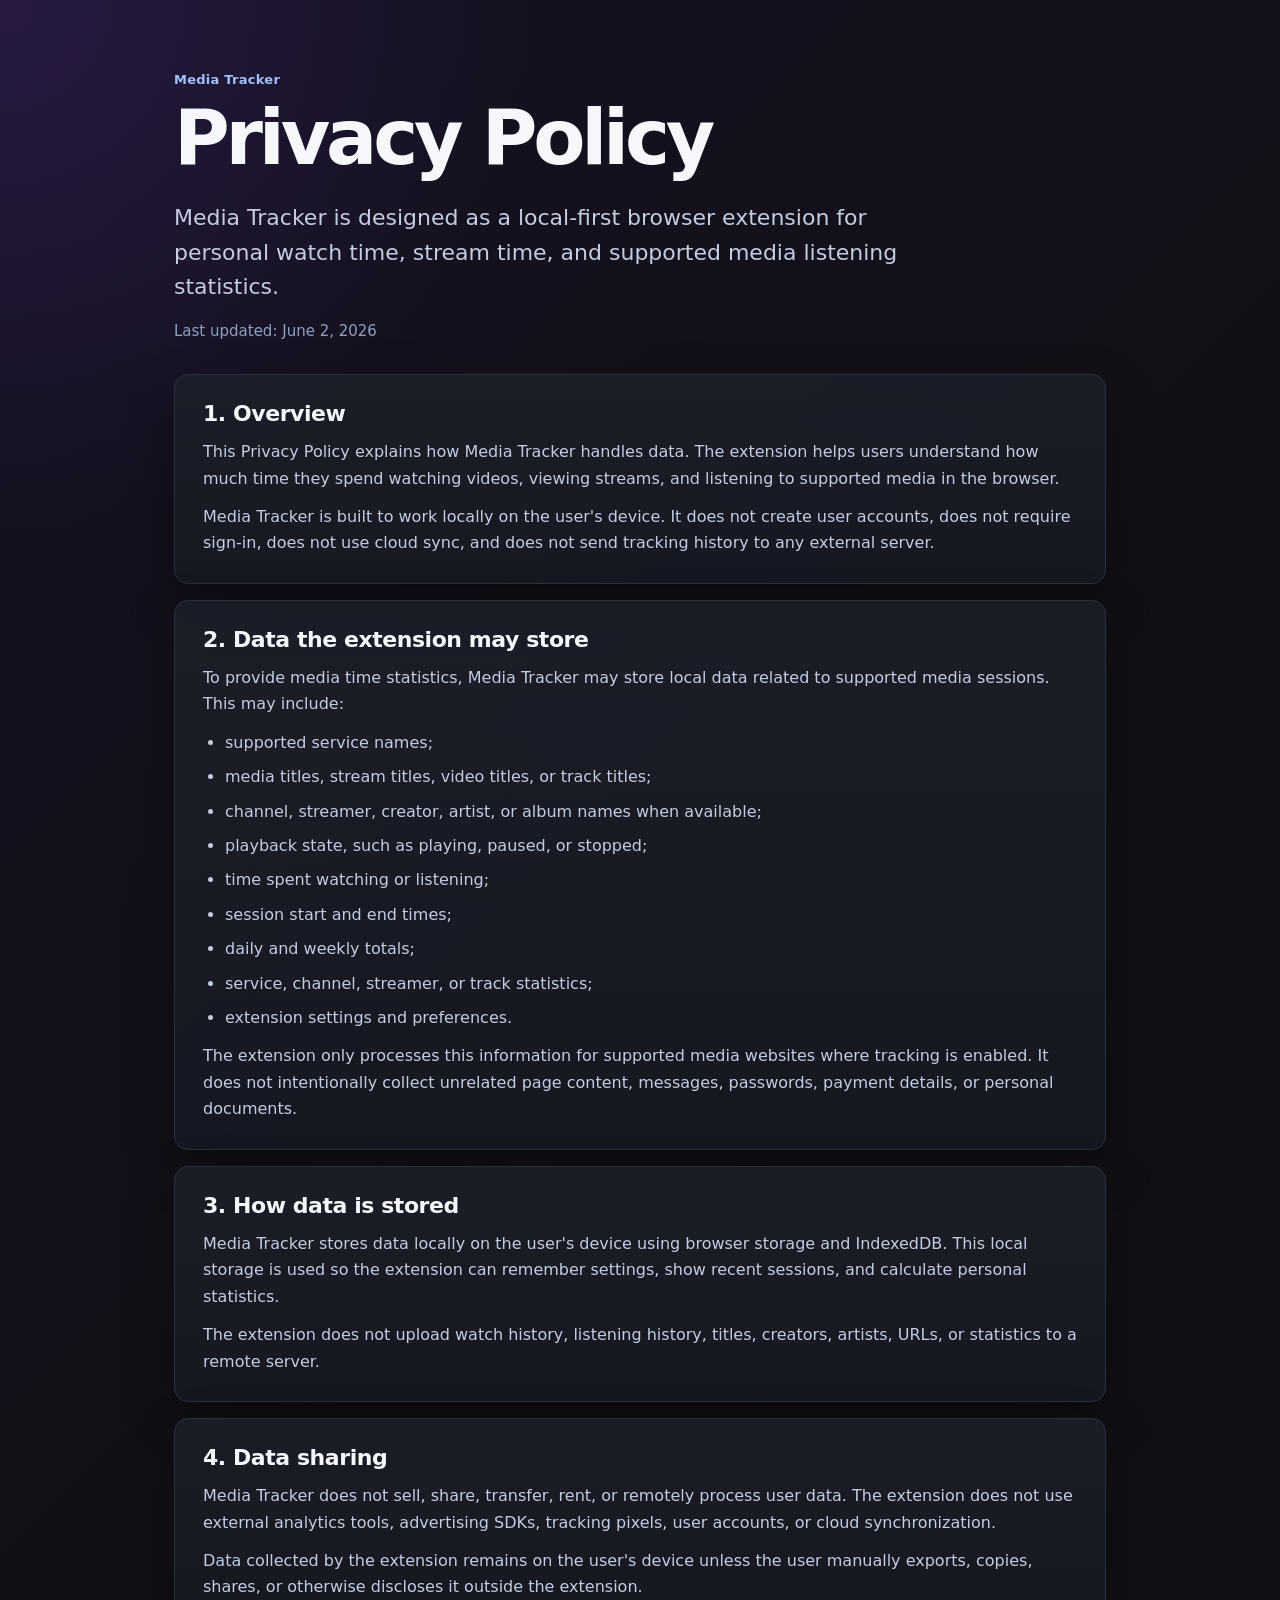
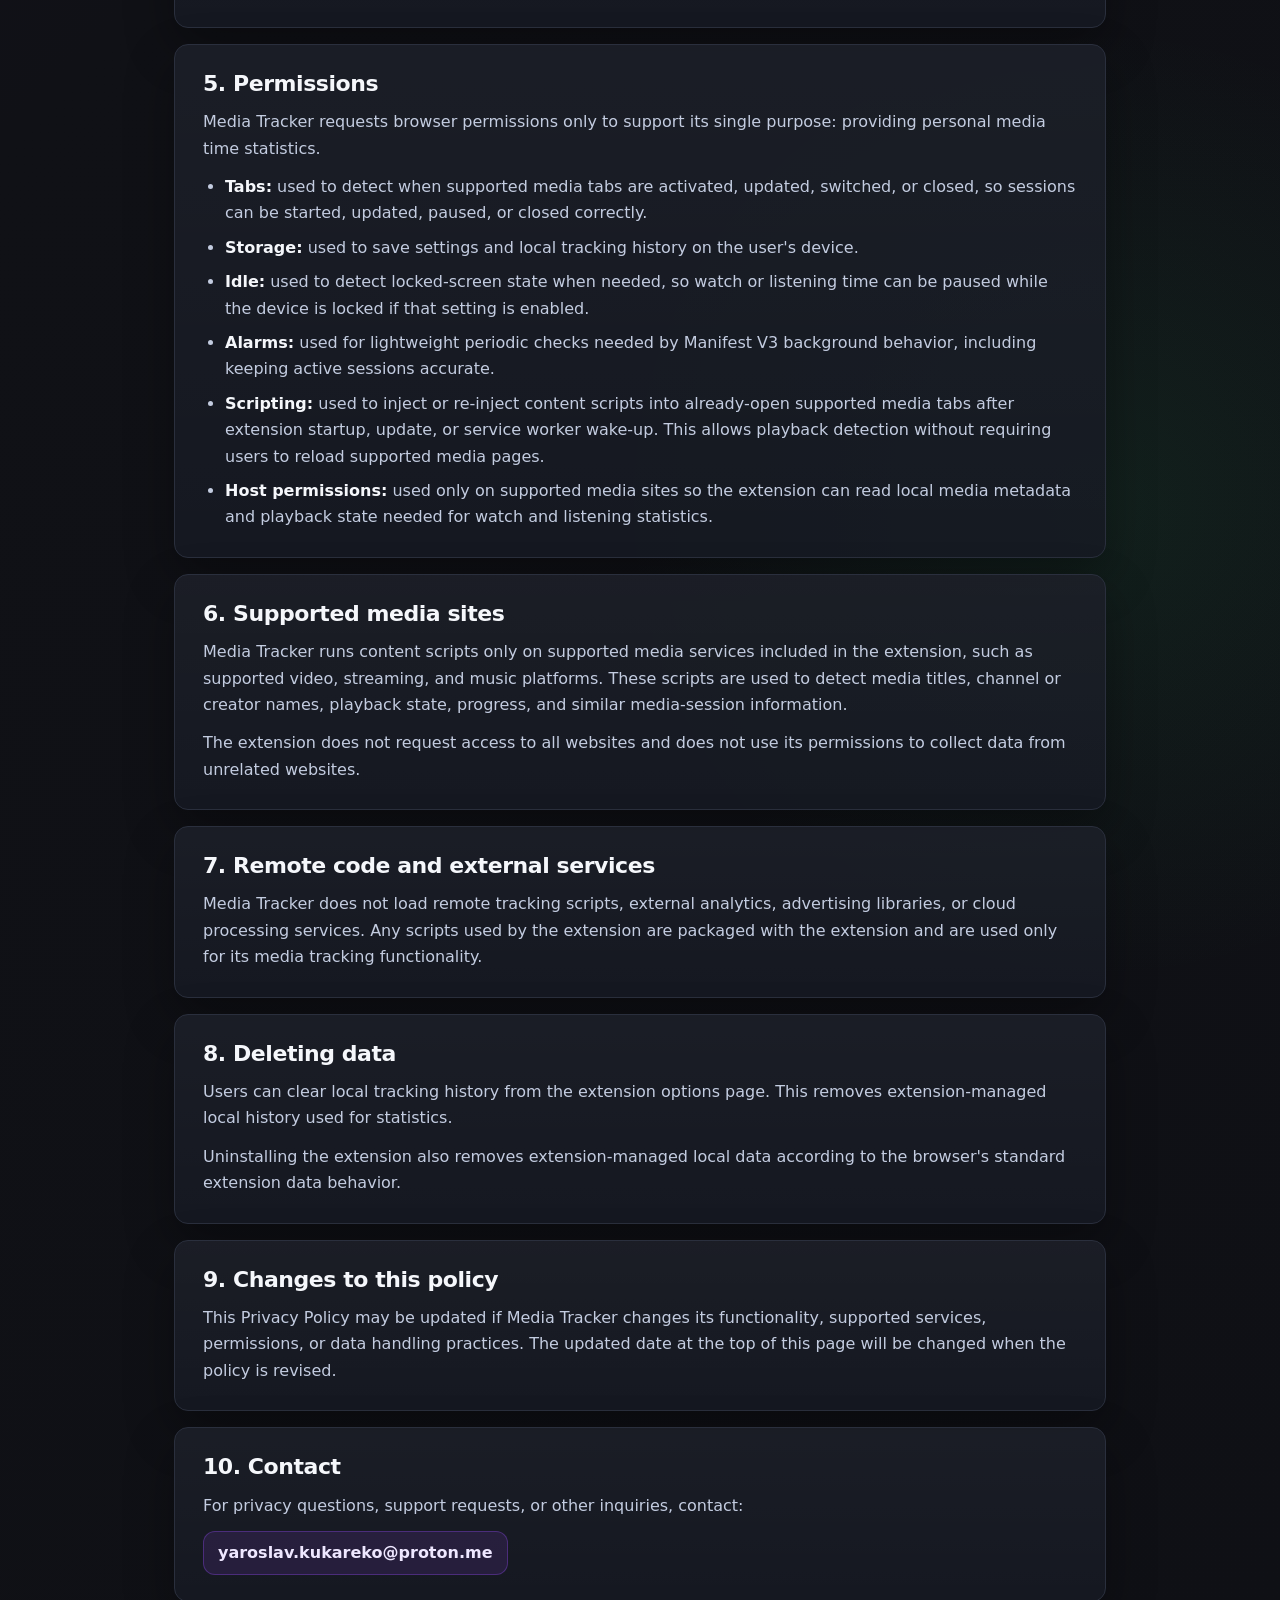
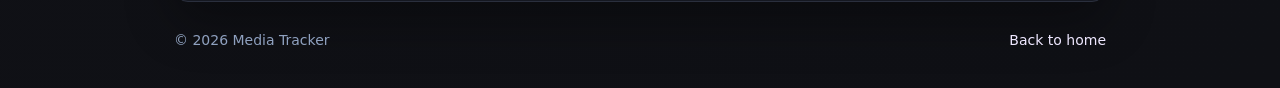
==== privacy.html @ 18a37ac7 "Add files via upload" ====
<!doctype html>
<html lang="en">
<head>
  <meta charset="utf-8" />
  <meta name="viewport" content="width=device-width, initial-scale=1" />
  <title>Privacy Policy — Media Tracker</title>
  <meta name="description" content="Privacy Policy for Media Tracker, a browser extension for local watch time and media statistics." />
  <link rel="stylesheet" href="./styles.css" />
  <link rel="icon" href="./favicon.svg" type="image/svg+xml" />
</head>
<body>
  <main class="page">
    <header class="hero">
      <p class="eyebrow">Media Tracker</p>
      <h1>Privacy Policy</h1>
      <p class="lead">
        Media Tracker is designed as a local-first browser extension for personal
        watch time, stream time, and supported media listening statistics.
      </p>
      <p class="updated">Last updated: June 2, 2026</p>
    </header>

    <section class="policy-card">
      <h2>1. Overview</h2>
      <p>
        This Privacy Policy explains how Media Tracker handles data. The extension
        helps users understand how much time they spend watching videos, viewing
        streams, and listening to supported media in the browser.
      </p>
      <p>
        Media Tracker is built to work locally on the user's device. It does not
        create user accounts, does not require sign-in, does not use cloud sync,
        and does not send tracking history to any external server.
      </p>
    </section>

    <section class="policy-card">
      <h2>2. Data the extension may store</h2>
      <p>
        To provide media time statistics, Media Tracker may store local data related
        to supported media sessions. This may include:
      </p>
      <ul>
        <li>supported service names;</li>
        <li>media titles, stream titles, video titles, or track titles;</li>
        <li>channel, streamer, creator, artist, or album names when available;</li>
        <li>playback state, such as playing, paused, or stopped;</li>
        <li>time spent watching or listening;</li>
        <li>session start and end times;</li>
        <li>daily and weekly totals;</li>
        <li>service, channel, streamer, or track statistics;</li>
        <li>extension settings and preferences.</li>
      </ul>
      <p>
        The extension only processes this information for supported media websites
        where tracking is enabled. It does not intentionally collect unrelated page
        content, messages, passwords, payment details, or personal documents.
      </p>
    </section>

    <section class="policy-card">
      <h2>3. How data is stored</h2>
      <p>
        Media Tracker stores data locally on the user's device using browser storage
        and IndexedDB. This local storage is used so the extension can remember
        settings, show recent sessions, and calculate personal statistics.
      </p>
      <p>
        The extension does not upload watch history, listening history, titles,
        creators, artists, URLs, or statistics to a remote server.
      </p>
    </section>

    <section class="policy-card">
      <h2>4. Data sharing</h2>
      <p>
        Media Tracker does not sell, share, transfer, rent, or remotely process user
        data. The extension does not use external analytics tools, advertising SDKs,
        tracking pixels, user accounts, or cloud synchronization.
      </p>
      <p>
        Data collected by the extension remains on the user's device unless the user
        manually exports, copies, shares, or otherwise discloses it outside the
        extension.
      </p>
    </section>

    <section class="policy-card">
      <h2>5. Permissions</h2>
      <p>
        Media Tracker requests browser permissions only to support its single
        purpose: providing personal media time statistics.
      </p>
      <ul>
        <li>
          <strong>Tabs:</strong> used to detect when supported media tabs are
          activated, updated, switched, or closed, so sessions can be started,
          updated, paused, or closed correctly.
        </li>
        <li>
          <strong>Storage:</strong> used to save settings and local tracking history
          on the user's device.
        </li>
        <li>
          <strong>Idle:</strong> used to detect locked-screen state when needed, so
          watch or listening time can be paused while the device is locked if that
          setting is enabled.
        </li>
        <li>
          <strong>Alarms:</strong> used for lightweight periodic checks needed by
          Manifest V3 background behavior, including keeping active sessions accurate.
        </li>
        <li>
          <strong>Scripting:</strong> used to inject or re-inject content scripts
          into already-open supported media tabs after extension startup, update, or
          service worker wake-up. This allows playback detection without requiring
          users to reload supported media pages.
        </li>
        <li>
          <strong>Host permissions:</strong> used only on supported media sites so
          the extension can read local media metadata and playback state needed for
          watch and listening statistics.
        </li>
      </ul>
    </section>

    <section class="policy-card">
      <h2>6. Supported media sites</h2>
      <p>
        Media Tracker runs content scripts only on supported media services included
        in the extension, such as supported video, streaming, and music platforms.
        These scripts are used to detect media titles, channel or creator names,
        playback state, progress, and similar media-session information.
      </p>
      <p>
        The extension does not request access to all websites and does not use its
        permissions to collect data from unrelated websites.
      </p>
    </section>

    <section class="policy-card">
      <h2>7. Remote code and external services</h2>
      <p>
        Media Tracker does not load remote tracking scripts, external analytics,
        advertising libraries, or cloud processing services. Any scripts used by the
        extension are packaged with the extension and are used only for its media
        tracking functionality.
      </p>
    </section>

    <section class="policy-card">
      <h2>8. Deleting data</h2>
      <p>
        Users can clear local tracking history from the extension options page. This
        removes extension-managed local history used for statistics.
      </p>
      <p>
        Uninstalling the extension also removes extension-managed local data according
        to the browser's standard extension data behavior.
      </p>
    </section>

    <section class="policy-card">
      <h2>9. Changes to this policy</h2>
      <p>
        This Privacy Policy may be updated if Media Tracker changes its functionality,
        supported services, permissions, or data handling practices. The updated date
        at the top of this page will be changed when the policy is revised.
      </p>
    </section>

    <section class="policy-card">
      <h2>10. Contact</h2>
      <p>
        For privacy questions, support requests, or other inquiries, contact:
      </p>
      <p>
        <a class="email-link" href="mailto:yaroslav.kukareko@proton.me">
          yaroslav.kukareko@proton.me
        </a>
      </p>
    </section>

    <footer class="footer">
      <span>© <span id="year"></span> Media Tracker</span>
      <a href="./index.html">Back to home</a>
    </footer>
  </main>

  <script>
    document.getElementById("year").textContent = new Date().getFullYear();
  </script>
</body>
</html>
---- styles.css ----
:root {
  --bg: #101116;
  --card: rgba(23, 26, 35, 0.86);
  --card-border: #2a2f3d;
  --text: #f5f7fb;
  --muted: #c3cce0;
  --muted-2: #8fa1bf;
  --purple: #9a4dff;
  --purple-2: #7237ff;
  --green: #31dc73;
  --blue: #9fc1ff;
  --shadow: rgba(0, 0, 0, 0.32);
}

* {
  box-sizing: border-box;
}

html {
  scroll-behavior: smooth;
}

body {
  margin: 0;
  min-height: 100vh;
  font-family:
    Inter, ui-sans-serif, system-ui, -apple-system, BlinkMacSystemFont,
    "Segoe UI", Roboto, Arial, sans-serif;
  color: var(--text);
  background:
    radial-gradient(circle at 0% 0%, rgba(154, 77, 255, 0.14), transparent 34rem),
    radial-gradient(circle at 86% 64%, rgba(49, 220, 115, 0.08), transparent 30rem),
    linear-gradient(135deg, #151123 0%, var(--bg) 38%, #0f1015 100%);
}

a {
  color: #eee7ff;
}

.page {
  width: min(100%, 980px);
  margin: 0 auto;
  padding: 72px 24px 40px;
}

.hero {
  max-width: 760px;
  margin-bottom: 34px;
}

.eyebrow {
  margin: 0 0 14px;
  color: var(--blue);
  font-size: 13px;
  font-weight: 800;
  letter-spacing: 0.02em;
}

h1 {
  margin: 0;
  max-width: 720px;
  font-size: clamp(44px, 7vw, 76px);
  line-height: 0.98;
  letter-spacing: -0.055em;
}

.lead {
  max-width: 760px;
  margin: 26px 0 0;
  color: var(--muted);
  font-size: clamp(18px, 2vw, 22px);
  line-height: 1.55;
}

.updated {
  margin: 18px 0 0;
  color: var(--muted-2);
  font-size: 15px;
}

.policy-card {
  border: 1px solid var(--card-border);
  border-radius: 14px;
  background:
    linear-gradient(180deg, rgba(255, 255, 255, 0.025), rgba(255, 255, 255, 0)),
    var(--card);
  box-shadow: 0 20px 50px var(--shadow);
  padding: 26px 28px;
  margin-bottom: 16px;
}

.policy-card h2 {
  margin: 0 0 12px;
  font-size: 22px;
  line-height: 1.2;
  letter-spacing: -0.02em;
}

.policy-card p,
.policy-card li {
  color: var(--muted);
  font-size: 16px;
  line-height: 1.65;
}

.policy-card p {
  margin: 12px 0 0;
}

.policy-card ul {
  margin: 12px 0 0;
  padding-left: 22px;
}

.policy-card li + li {
  margin-top: 8px;
}

strong {
  color: var(--text);
}

.email-link {
  display: inline-flex;
  align-items: center;
  min-height: 44px;
  padding: 0 14px;
  border-radius: 12px;
  background: rgba(154, 77, 255, 0.12);
  border: 1px solid rgba(154, 77, 255, 0.32);
  color: #eee7ff;
  font-weight: 800;
  text-decoration: none;
}

.email-link:hover {
  text-decoration: underline;
}

.footer {
  display: flex;
  justify-content: space-between;
  gap: 18px;
  margin-top: 30px;
  color: var(--muted-2);
  font-size: 14px;
}

.footer a {
  color: #eee7ff;
  text-decoration: none;
}

.footer a:hover {
  text-decoration: underline;
}

@media (max-width: 720px) {
  .page {
    padding-top: 42px;
  }

  .policy-card {
    padding: 22px;
  }

  .footer {
    flex-direction: column;
  }
}
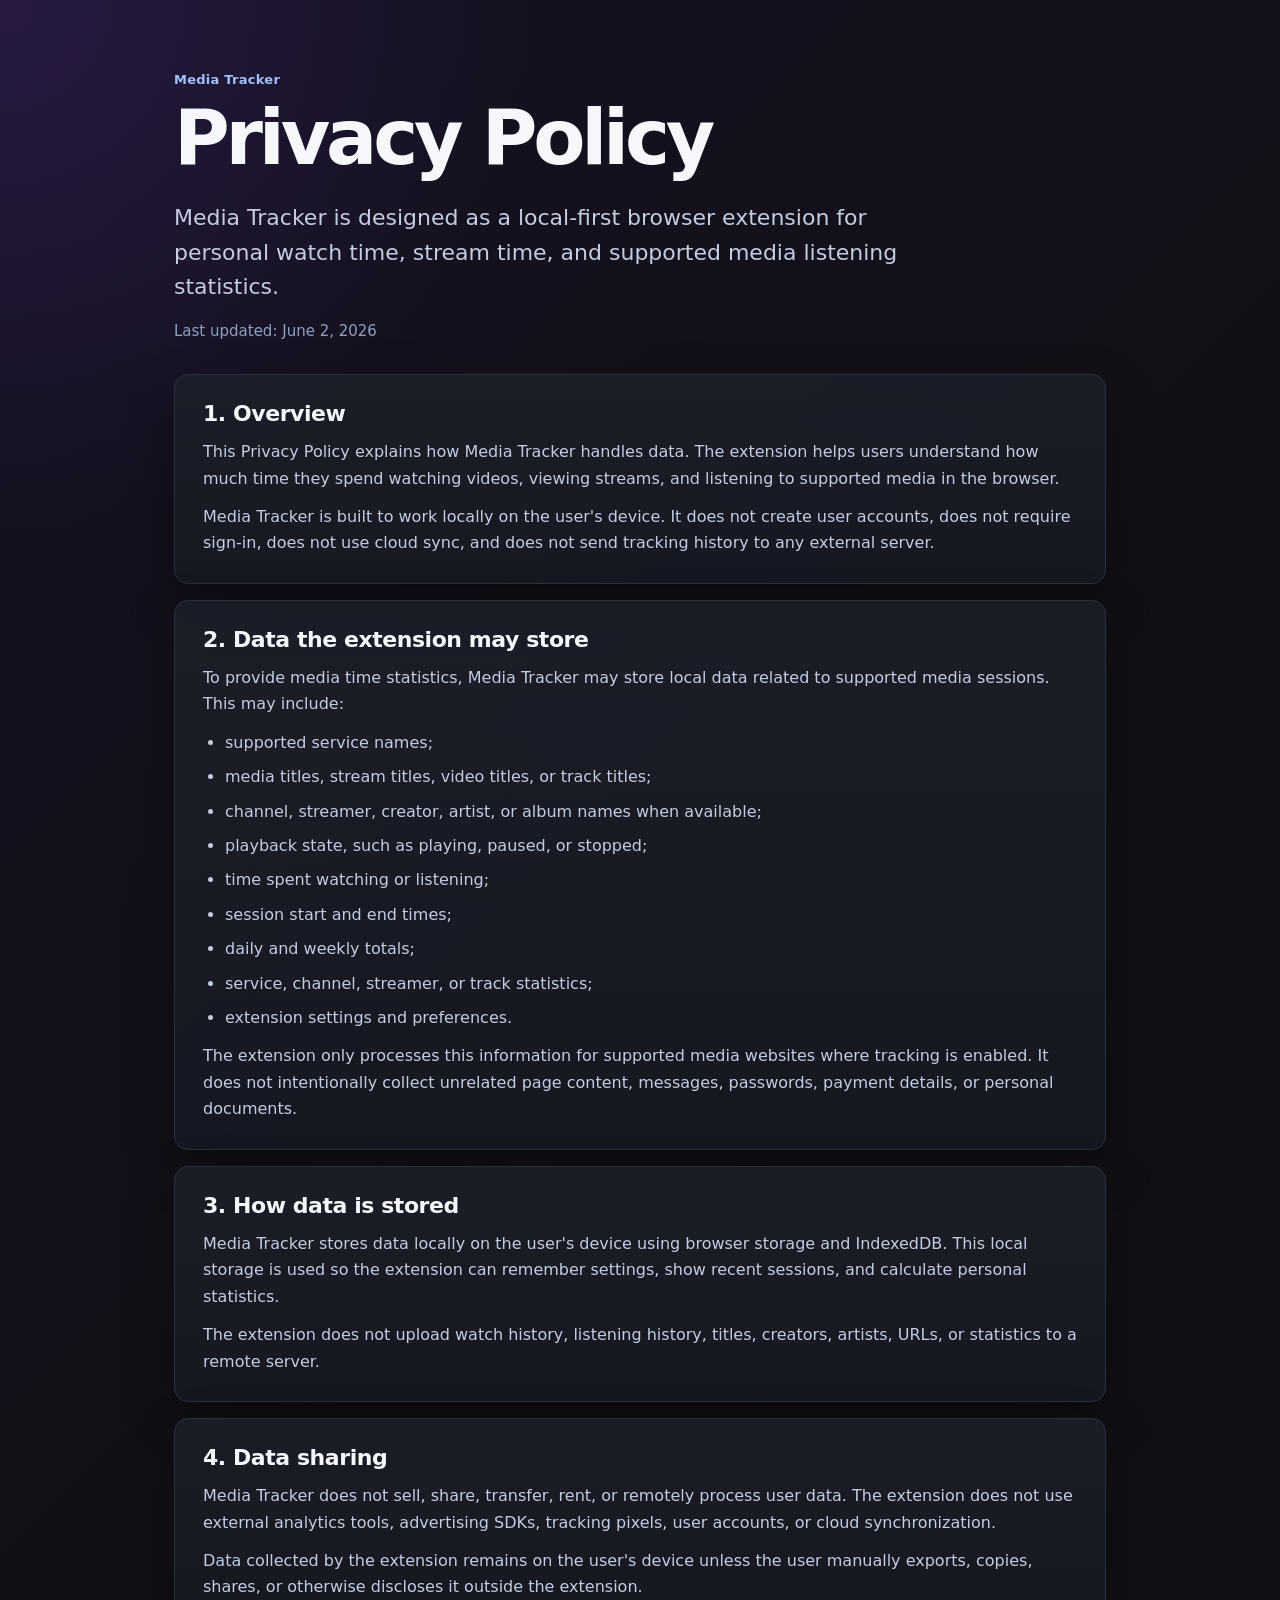
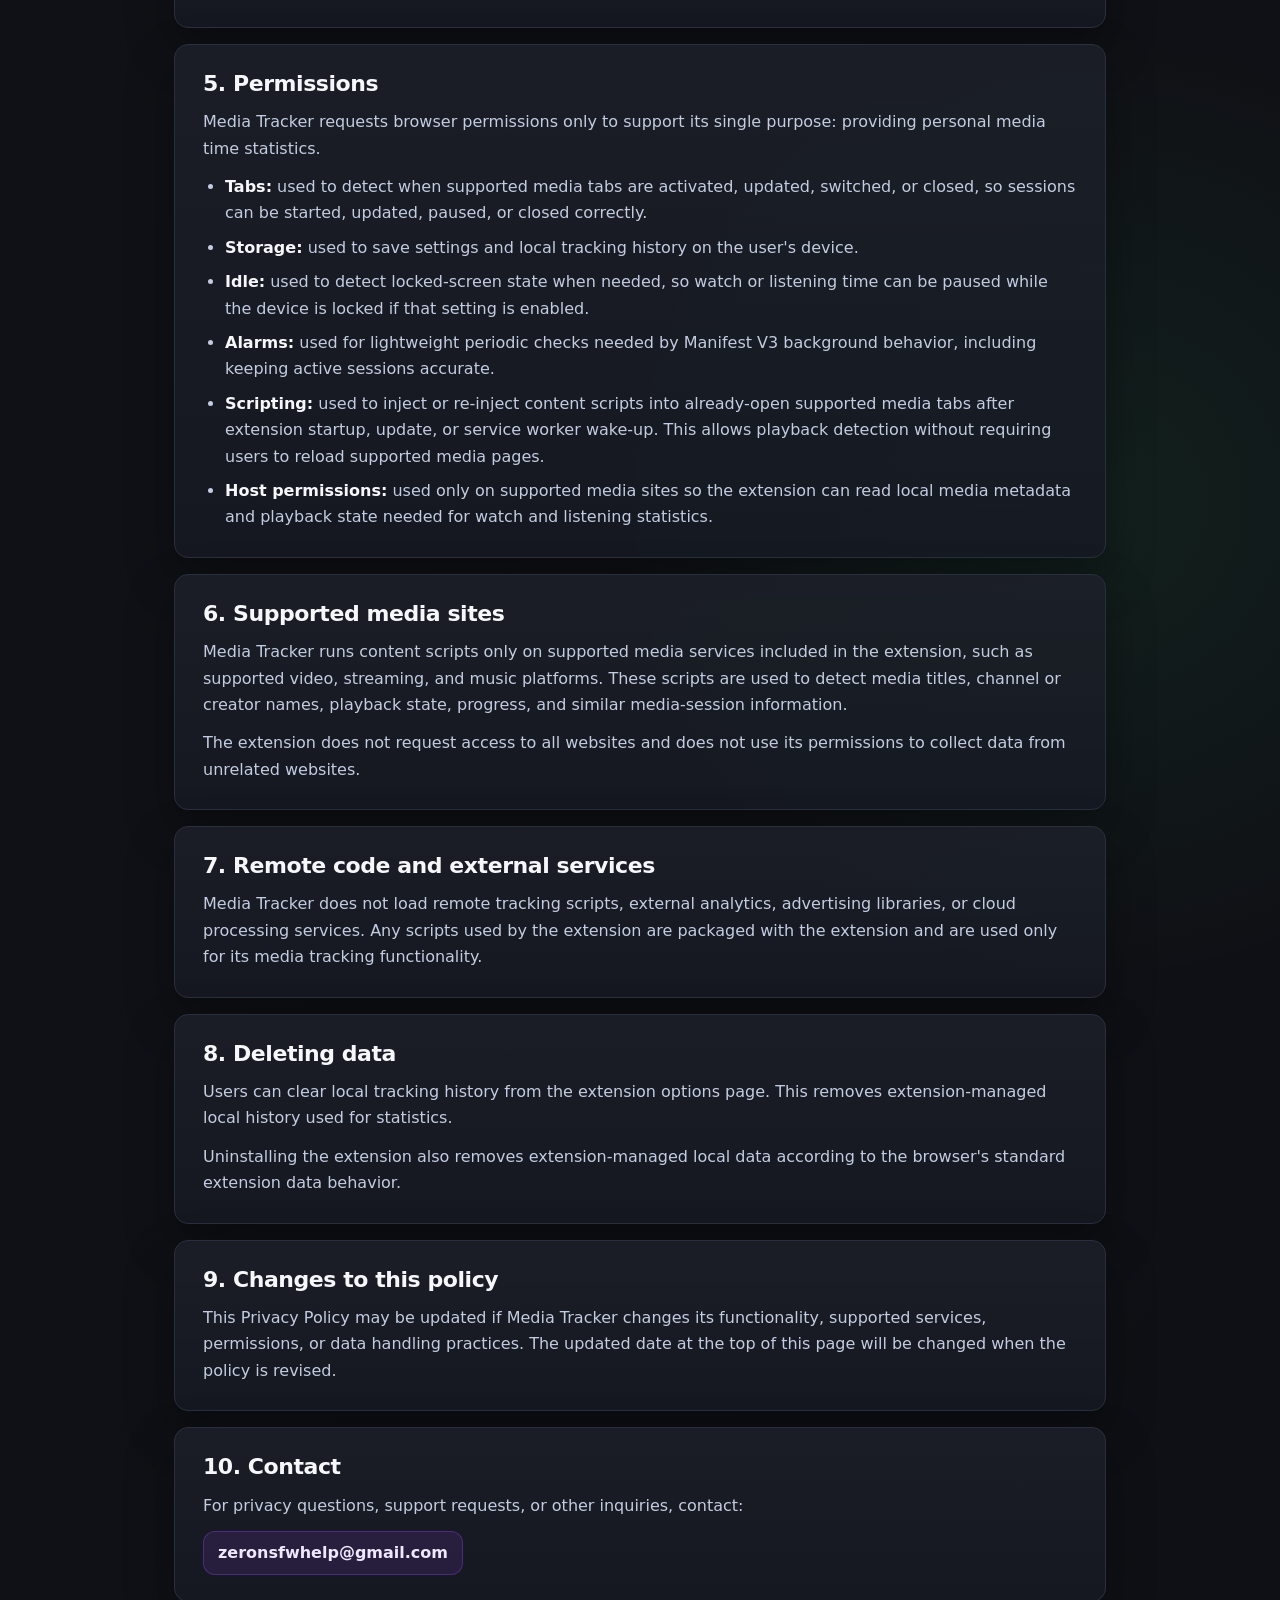
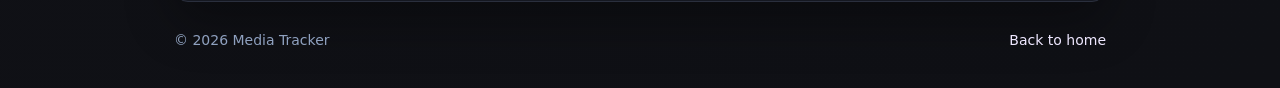
==== commit 5cf670c3: "privacy.html" ====
--- a/privacy.html
+++ b/privacy.html
@@ -175,8 +175,8 @@
         For privacy questions, support requests, or other inquiries, contact:
       </p>
       <p>
-        <a class="email-link" href="mailto:yaroslav.kukareko@proton.me">
-          yaroslav.kukareko@proton.me
+        <a class="email-link" href="mailto:zeronsfwhelp@gmail.com">
+          zeronsfwhelp@gmail.com
         </a>
       </p>
     </section>
